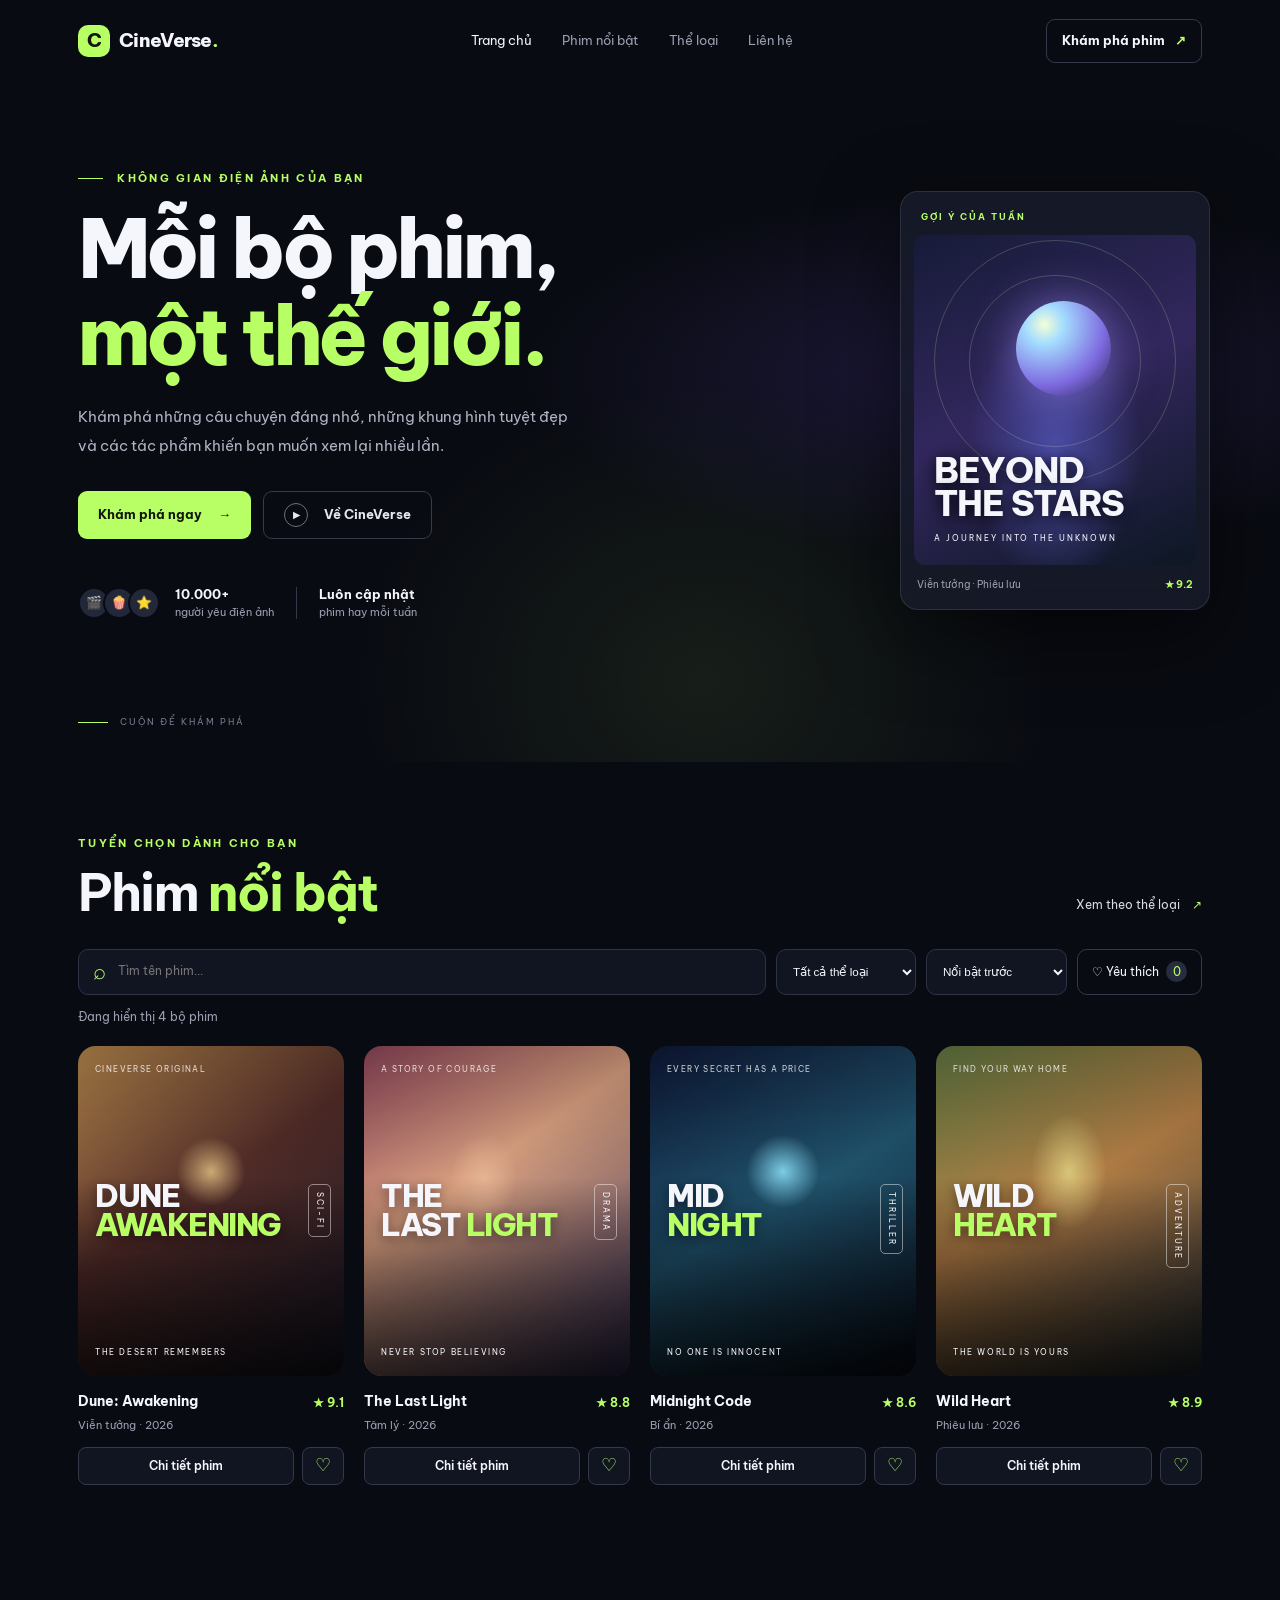
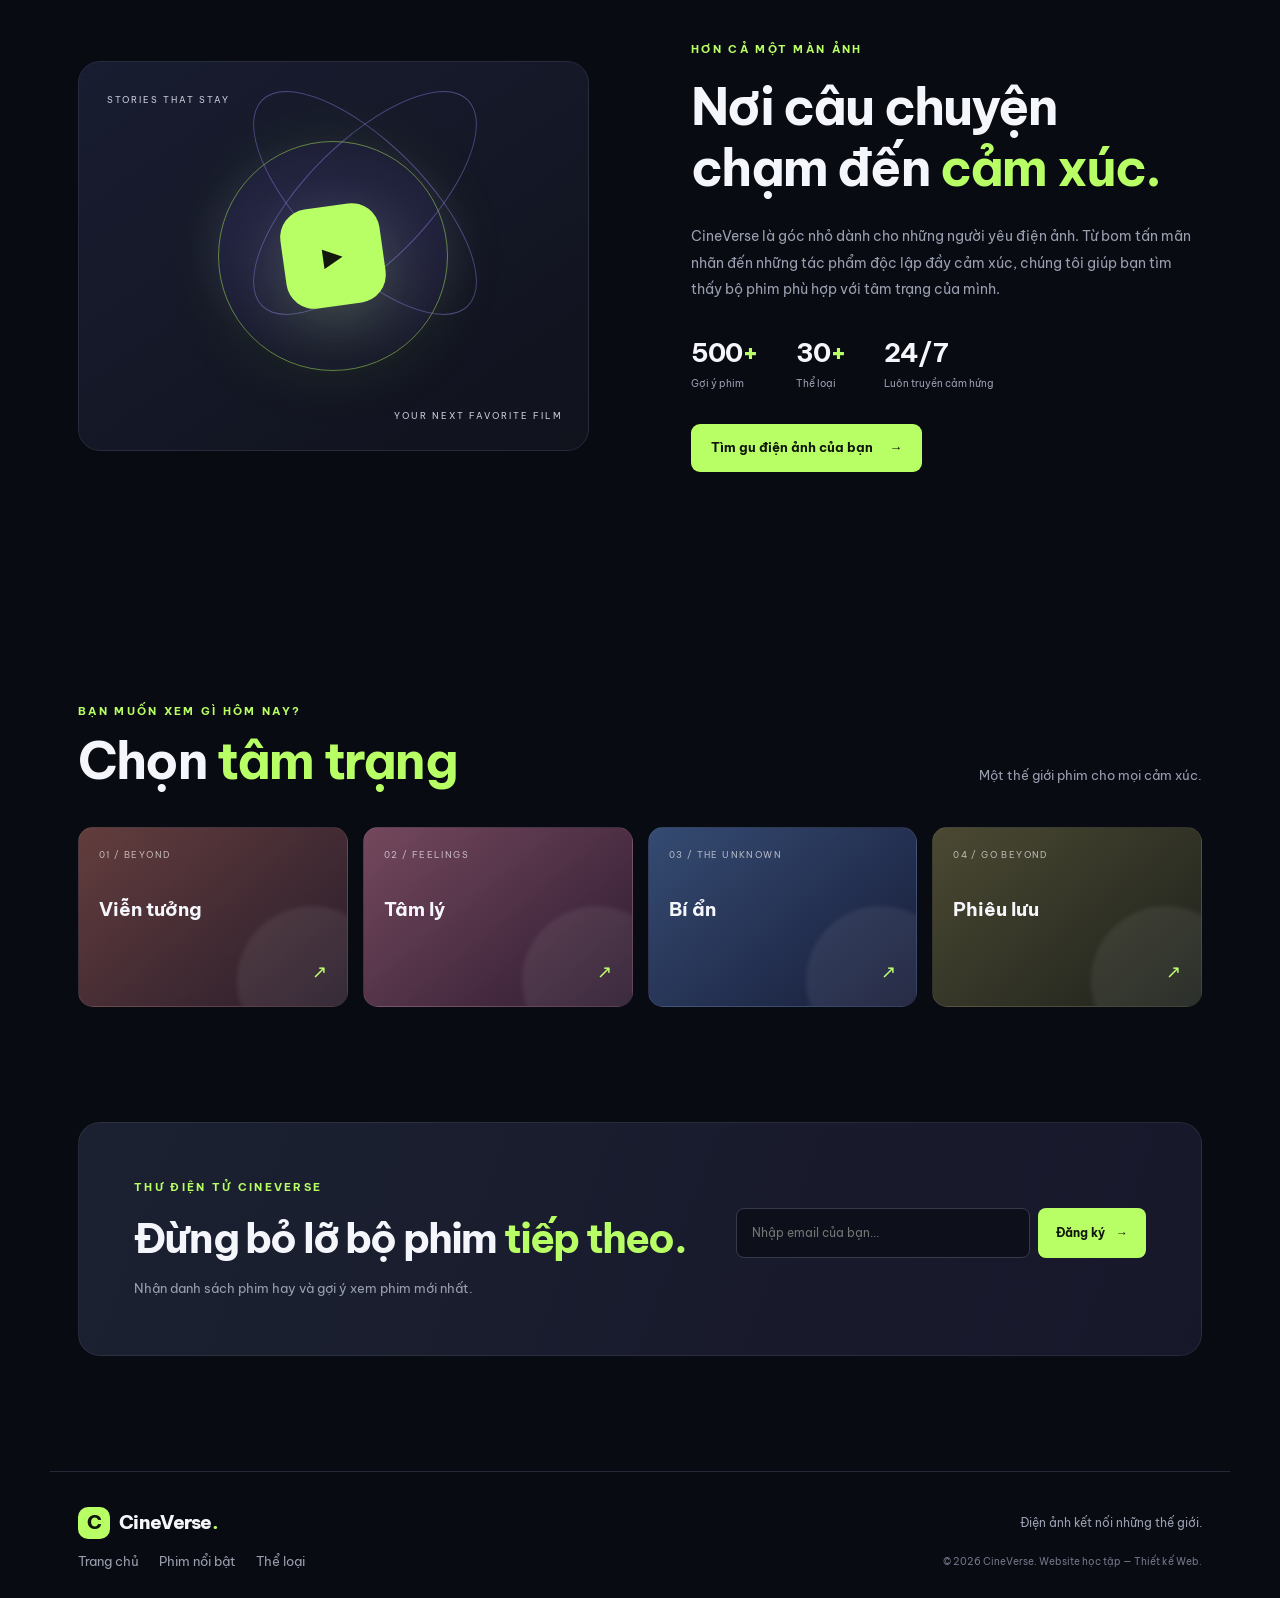
==== Trần_Tiến_Đạt-125000955.html @ 5f489f80 "Add files via upload" ====
<!DOCTYPE html>
<html lang="vi">
<head>
  <meta charset="UTF-8">
  <meta name="viewport" content="width=device-width, initial-scale=1.0">
  <meta name="description" content="CineVerse - khám phá phim hay, trailer mới và lịch chiếu nổi bật.">
  <title>CineVerse — Thế giới điện ảnh</title>
  <link rel="preconnect" href="https://fonts.googleapis.com">
  <link rel="preconnect" href="https://fonts.gstatic.com" crossorigin>
  <link href="https://fonts.googleapis.com/css2?family=Be+Vietnam+Pro:wght@400;500;600;700;800&display=swap" rel="stylesheet">
  <link rel="stylesheet" href="https://cdnjs.cloudflare.com/ajax/libs/animate.css/4.1.1/animate.min.css">
  <link rel="stylesheet" href="https://unpkg.com/aos@2.3.1/dist/aos.css">
  <link rel="stylesheet" href="style.css">
</head>
<body>
  <header class="site-header">
    <a class="brand" href="#home" aria-label="CineVerse trang chủ"><span class="brand-mark">C</span> CineVerse<span class="brand-dot">.</span></a>
    <button class="menu-toggle" aria-label="Mở menu" aria-expanded="false">☰</button>
    <nav class="main-nav" aria-label="Điều hướng chính">
      <a class="active" href="#home">Trang chủ</a>
      <a href="#movies">Phim nổi bật</a>
      <a href="#genres">Thể loại</a>
      <a href="#newsletter">Liên hệ</a>
    </nav>
    <a class="header-cta" href="#movies">Khám phá phim <span>↗</span></a>
  </header>

  <main>
    <section class="hero" id="home">
      <div class="hero-backdrop"></div>
      <div class="hero-content">
        <p class="eyebrow animate__animated animate__fadeInUp"><span class="eyebrow-line"></span> KHÔNG GIAN ĐIỆN ẢNH CỦA BẠN</p>
        <h1 class="animate__animated animate__fadeInUp animate__delay-1s">Mỗi bộ phim,<br><span>một thế giới.</span></h1>
        <p class="hero-description animate__animated animate__fadeInUp animate__delay-1s">Khám phá những câu chuyện đáng nhớ, những khung hình tuyệt đẹp và các tác phẩm khiến bạn muốn xem lại nhiều lần.</p>
        <div class="hero-actions animate__animated animate__fadeInUp animate__delay-2s">
          <a class="button button-primary" href="#movies">Khám phá ngay <span>→</span></a>
          <a class="button button-ghost" href="#about"><span class="play-icon">▶</span> Về CineVerse</a>
        </div>
        <div class="hero-meta">
          <div class="avatar-stack"><span>🎬</span><span>🍿</span><span>⭐</span></div>
          <p><strong>10.000+</strong><br><small>người yêu điện ảnh</small></p>
          <span class="meta-divider"></span>
          <p><strong>Luôn cập nhật</strong><br><small>phim hay mỗi tuần</small></p>
        </div>
      </div>
      <div class="hero-feature" data-aos="fade-left" data-aos-delay="250">
        <span class="feature-label">GỢI Ý CỦA TUẦN</span>
        <div class="feature-art"><span class="feature-orb"></span><span class="feature-title">BEYOND<br>THE STARS</span><span class="feature-subtitle">A JOURNEY INTO THE UNKNOWN</span></div>
        <div class="feature-bottom"><span>Viễn tưởng · Phiêu lưu</span><span class="rating">★ 9.2</span></div>
      </div>
      <a class="scroll-cue" href="#movies"><span></span> CUỘN ĐỂ KHÁM PHÁ</a>
    </section>

    <section class="section movies-section" id="movies">
      <div class="section-heading" data-aos="fade-up">
        <div><p class="eyebrow">TUYỂN CHỌN DÀNH CHO BẠN</p><h2>Phim <span>nổi bật</span></h2></div>
        <a class="text-link" href="#genres">Xem theo thể loại <span>↗</span></a>
      </div>
      <div class="movie-tools" role="search" aria-label="Tìm và lọc phim">
        <label class="search-box"><span aria-hidden="true">⌕</span><span class="sr-only">Tìm phim</span><input id="movie-search" type="search" placeholder="Tìm tên phim..." autocomplete="off"></label>
        <label class="filter-label"><span class="sr-only">Lọc thể loại</span><select id="genre-filter"><option value="all">Tất cả thể loại</option><option value="scifi">Viễn tưởng</option><option value="drama">Tâm lý</option><option value="mystery">Bí ẩn</option><option value="adventure">Phiêu lưu</option></select></label>
        <label class="filter-label"><span class="sr-only">Sắp xếp phim</span><select id="sort-movies"><option value="featured">Nổi bật trước</option><option value="rating-desc">Điểm cao nhất</option><option value="title-asc">Tên A–Z</option></select></label>
        <button class="favorites-toggle" id="favorites-toggle" type="button" aria-pressed="false">♡ Yêu thích <span id="favorites-count">0</span></button>
      </div>
      <p class="results-status" id="results-status" aria-live="polite">Đang hiển thị 4 bộ phim</p>
      <div class="movie-grid">
        <article class="movie-card" data-aos="fade-up" data-title="Dune: Awakening" data-genre="scifi" data-rating="9.1" data-year="2026" data-description="Một hành trình sinh tồn giữa sa mạc khắc nghiệt, nơi lòng can đảm và số phận giao nhau.">
          <div class="poster poster-one"><span class="poster-kicker">CINEVERSE ORIGINAL</span><span class="poster-big">DUNE<br><i>AWAKENING</i></span><span class="poster-bottom">THE DESERT REMEMBERS</span><span class="poster-badge">SCI-FI</span></div>
          <div class="movie-info"><div><h3>Dune: Awakening</h3><p>Viễn tưởng · 2026</p></div><span class="movie-rating">★ 9.1</span></div><div class="movie-actions"><button class="details-button" type="button">Chi tiết phim</button><button class="favorite-button" type="button" aria-label="Thêm Dune: Awakening vào yêu thích" aria-pressed="false">♡</button></div>
        </article>
        <article class="movie-card" data-aos="fade-up" data-aos-delay="100" data-title="The Last Light" data-genre="drama" data-rating="8.8" data-year="2026" data-description="Câu chuyện cảm động về hy vọng, gia đình và những lựa chọn thay đổi cuộc đời.">
          <div class="poster poster-two"><span class="poster-kicker">A STORY OF COURAGE</span><span class="poster-big">THE<br>LAST <i>LIGHT</i></span><span class="poster-bottom">NEVER STOP BELIEVING</span><span class="poster-badge">DRAMA</span></div>
          <div class="movie-info"><div><h3>The Last Light</h3><p>Tâm lý · 2026</p></div><span class="movie-rating">★ 8.8</span></div><div class="movie-actions"><button class="details-button" type="button">Chi tiết phim</button><button class="favorite-button" type="button" aria-label="Thêm The Last Light vào yêu thích" aria-pressed="false">♡</button></div>
        </article>
        <article class="movie-card" data-aos="fade-up" data-aos-delay="200" data-title="Midnight Code" data-genre="mystery" data-rating="8.6" data-year="2026" data-description="Một mật mã bí ẩn mở ra chuỗi sự kiện khiến mọi người đều trở thành nghi phạm.">
          <div class="poster poster-three"><span class="poster-kicker">EVERY SECRET HAS A PRICE</span><span class="poster-big">MID<br><i>NIGHT</i></span><span class="poster-bottom">NO ONE IS INNOCENT</span><span class="poster-badge">THRILLER</span></div>
          <div class="movie-info"><div><h3>Midnight Code</h3><p>Bí ẩn · 2026</p></div><span class="movie-rating">★ 8.6</span></div><div class="movie-actions"><button class="details-button" type="button">Chi tiết phim</button><button class="favorite-button" type="button" aria-label="Thêm Midnight Code vào yêu thích" aria-pressed="false">♡</button></div>
        </article>
        <article class="movie-card" data-aos="fade-up" data-aos-delay="300" data-title="Wild Heart" data-genre="adventure" data-rating="8.9" data-year="2026" data-description="Cuộc phiêu lưu vượt giới hạn để tìm đường trở về và khám phá chính mình.">
          <div class="poster poster-four"><span class="poster-kicker">FIND YOUR WAY HOME</span><span class="poster-big">WILD<br><i>HEART</i></span><span class="poster-bottom">THE WORLD IS YOURS</span><span class="poster-badge">ADVENTURE</span></div>
          <div class="movie-info"><div><h3>Wild Heart</h3><p>Phiêu lưu · 2026</p></div><span class="movie-rating">★ 8.9</span></div><div class="movie-actions"><button class="details-button" type="button">Chi tiết phim</button><button class="favorite-button" type="button" aria-label="Thêm Wild Heart vào yêu thích" aria-pressed="false">♡</button></div>
        </article>
      </div>
    </section>

    <section class="about-section" id="about">
      <div class="about-art" data-aos="zoom-in"><div class="about-ring"></div><div class="clapper">▶</div><span class="floating-note note-top">STORIES THAT STAY</span><span class="floating-note note-bottom">YOUR NEXT FAVORITE FILM</span></div>
      <div class="about-copy" data-aos="fade-left"><p class="eyebrow">HƠN CẢ MỘT MÀN ẢNH</p><h2>Nơi câu chuyện<br>chạm đến <span>cảm xúc.</span></h2><p>CineVerse là góc nhỏ dành cho những người yêu điện ảnh. Từ bom tấn mãn nhãn đến những tác phẩm độc lập đầy cảm xúc, chúng tôi giúp bạn tìm thấy bộ phim phù hợp với tâm trạng của mình.</p><div class="stats-row"><div><strong>500<span>+</span></strong><small>Gợi ý phim</small></div><div><strong>30<span>+</span></strong><small>Thể loại</small></div><div><strong>24/7</strong><small>Luôn truyền cảm hứng</small></div></div><a class="button button-primary" href="#genres">Tìm gu điện ảnh của bạn <span>→</span></a></div>
    </section>

    <section class="genres-section section" id="genres">
      <div class="section-heading" data-aos="fade-up"><div><p class="eyebrow">BẠN MUỐN XEM GÌ HÔM NAY?</p><h2>Chọn <span>tâm trạng</span></h2></div><p class="section-note">Một thế giới phim cho mọi cảm xúc.</p></div>
      <div class="genre-grid">
        <a class="genre-card genre-action" href="#movies" data-filter-genre="scifi" data-aos="fade-up"><span>01 / BEYOND</span><strong>Viễn tưởng</strong><span class="genre-arrow">↗</span></a>
        <a class="genre-card genre-romance" href="#movies" data-filter-genre="drama" data-aos="fade-up" data-aos-delay="80"><span>02 / FEELINGS</span><strong>Tâm lý</strong><span class="genre-arrow">↗</span></a>
        <a class="genre-card genre-scifi" href="#movies" data-filter-genre="mystery" data-aos="fade-up" data-aos-delay="160"><span>03 / THE UNKNOWN</span><strong>Bí ẩn</strong><span class="genre-arrow">↗</span></a>
        <a class="genre-card genre-horror" href="#movies" data-filter-genre="adventure" data-aos="fade-up" data-aos-delay="240"><span>04 / GO BEYOND</span><strong>Phiêu lưu</strong><span class="genre-arrow">↗</span></a>
      </div>
    </section>

    <section class="newsletter-section" id="newsletter" data-aos="fade-up">
      <div><p class="eyebrow">THƯ ĐIỆN TỬ CINEVERSE</p><h2>Đừng bỏ lỡ bộ phim <span>tiếp theo.</span></h2><p>Nhận danh sách phim hay và gợi ý xem phim mới nhất.</p></div>
      <form class="newsletter-form" id="newsletter-form"><label class="sr-only" for="email">Email của bạn</label><input id="email" type="email" placeholder="Nhập email của bạn..." required><button type="submit">Đăng ký <span>→</span></button><p class="form-message" id="form-message" aria-live="polite"></p></form>
    </section>
  </main>

  <dialog class="movie-dialog" id="movie-dialog" aria-labelledby="dialog-title">
    <button class="dialog-close" id="dialog-close" type="button" aria-label="Đóng chi tiết">×</button>
    <p class="eyebrow">HỒ SƠ ĐIỆN ẢNH</p>
    <h2 id="dialog-title">Tên phim</h2>
    <p class="dialog-meta" id="dialog-meta"></p>
    <p id="dialog-description"></p>
    <button class="button button-primary" id="dialog-favorite" type="button">♡ Thêm vào yêu thích</button>
    <p class="dialog-note">Thông tin phim là nội dung minh họa cho bài tập thiết kế web.</p>
  </dialog>

  <button class="back-to-top" id="back-to-top" type="button" aria-label="Về đầu trang">↑</button>
  <footer class="site-footer">
    <a class="brand" href="#home"><span class="brand-mark">C</span> CineVerse<span class="brand-dot">.</span></a>
    <p>Điện ảnh kết nối những thế giới.</p>
    <nav aria-label="Liên kết cuối trang"><a href="#home">Trang chủ</a><a href="#movies">Phim nổi bật</a><a href="#genres">Thể loại</a></nav>
    <small>© 2026 CineVerse. Website học tập — Thiết kế Web.</small>
  </footer>
  <script src="https://unpkg.com/aos@2.3.1/dist/aos.js"></script>
  <script src="script.js"></script>
</body>
</html>
---- style.css ----
:root {
  --color-bg: #090b12;
  --color-surface: #111521;
  --color-surface-light: #191e2d;
  --color-primary: #b8ff65;
  --color-secondary: #9d8cff;
  --color-text: #f5f6fb;
  --color-muted: #9a9fb0;
  --font-main: "Be Vietnam Pro", sans-serif;
  --space-section: clamp(4.5rem, 9vw, 8rem);
  --radius-card: 18px;
  --content-width: 1180px;
}
* { box-sizing: border-box; }
html { scroll-behavior: smooth; scroll-padding-top: 90px; }
body { margin: 0; background: var(--color-bg); color: var(--color-text); font-family: var(--font-main); line-height: 1.65; }
a { color: inherit; text-decoration: none; }
button, input { font: inherit; }
button, a { -webkit-tap-highlight-color: transparent; }
a:focus-visible, button:focus-visible, input:focus-visible { outline: 2px solid var(--color-primary); outline-offset: 4px; }
.site-header { height: 82px; max-width: var(--content-width); margin: auto; padding: 0 28px; display: flex; align-items: center; justify-content: space-between; position: relative; z-index: 10; }
.brand { display: inline-flex; align-items: center; gap: 9px; font-weight: 800; font-size: 1.18rem; letter-spacing: -.7px; }
.brand-mark { display: grid; place-items: center; width: 32px; height: 32px; border-radius: 10px; background: var(--color-primary); color: #10140a; font-weight: 800; }
.brand-dot { color: var(--color-primary); margin-left: -9px; }
.main-nav { display: flex; align-items: center; gap: 30px; }
.main-nav a, .site-footer nav a { color: var(--color-muted); font-size: .83rem; transition: color .2s ease; }
.main-nav a:hover, .main-nav a:focus-visible, .main-nav a.active { color: var(--color-text); }
.header-cta { font-size: .8rem; font-weight: 700; padding: 10px 15px; border: 1px solid #34394a; border-radius: 9px; transition: background .2s, color .2s; }
.header-cta span { color: var(--color-primary); margin-left: 7px; }
.header-cta:hover { background: var(--color-primary); color: #111; }
.header-cta:hover span { color: #111; }
.menu-toggle { display: none; color: var(--color-text); background: transparent; border: 0; font-size: 1.5rem; }
.hero { position: relative; min-height: 680px; overflow: hidden; display: flex; align-items: center; padding: 45px max(28px, calc((100vw - var(--content-width))/2 + 28px)) 100px; }
.hero-backdrop { position: absolute; inset: 0; background: radial-gradient(ellipse at 77% 43%, rgba(96,72,191,.23), transparent 33%), radial-gradient(ellipse at 55% 88%, rgba(184,255,101,.08), transparent 35%), linear-gradient(90deg, #090b12 0%, rgba(9,11,18,.97) 40%, rgba(9,11,18,.4) 100%); pointer-events: none; }
.hero-content { position: relative; z-index: 2; width: 57%; max-width: 660px; }
.eyebrow { color: var(--color-primary); font-size: .69rem; font-weight: 700; letter-spacing: 2.3px; margin: 0 0 18px; }
.eyebrow-line { display: inline-block; width: 25px; height: 1px; background: var(--color-primary); vertical-align: middle; margin-right: 9px; }
h1, h2, h3, p { margin-top: 0; }
h1 { font-size: clamp(3rem, 6.3vw, 5.5rem); line-height: 1.08; letter-spacing: -4px; margin-bottom: 24px; font-weight: 800; }
h1 span, h2 span { color: var(--color-primary); }
.hero-description { color: #b0b4c3; max-width: 510px; font-size: .95rem; line-height: 1.9; }
.hero-actions { display: flex; flex-wrap: wrap; gap: 12px; margin-top: 30px; }
.button { display: inline-flex; align-items: center; justify-content: center; gap: 16px; min-height: 48px; padding: 0 20px; border-radius: 9px; font-size: .82rem; font-weight: 700; transition: transform .2s ease, background .2s ease, border-color .2s ease; }
.button:hover { transform: translateY(-3px); }
.button-primary { background: var(--color-primary); color: #11150d; }
.button-primary:hover { background: #d0ff9d; }
.button-ghost { border: 1px solid #373b4a; color: #e7e8ee; }
.button-ghost:hover { border-color: var(--color-primary); }
.play-icon { display: grid; place-items: center; width: 24px; height: 24px; border: 1px solid #6c7180; border-radius: 50%; font-size: .55rem; }
.hero-meta { display: flex; align-items: center; gap: 15px; margin-top: 46px; }
.avatar-stack { display: flex; }
.avatar-stack span { width: 32px; height: 32px; display: grid; place-items: center; border-radius: 50%; background: #22283a; border: 2px solid var(--color-bg); margin-left: -7px; font-size: .8rem; }
.avatar-stack span:first-child { margin-left: 0; }
.hero-meta p { font-size: .75rem; line-height: 1.4; margin: 0; }
.hero-meta strong { font-size: .82rem; }
.hero-meta small { color: var(--color-muted); font-size: .67rem; }
.meta-divider { height: 32px; width: 1px; background: #343747; margin: 0 7px; }
.hero-feature { position: absolute; right: max(28px, calc((100vw - var(--content-width))/2 + 20px)); top: 16%; width: min(310px, 29vw); transform: rotate(2deg); z-index: 1; padding: 13px; background: rgba(25,29,44,.78); border: 1px solid rgba(255,255,255,.1); border-radius: 18px; box-shadow: 0 25px 80px #0008; backdrop-filter: blur(15px); }
.feature-label { display: block; font-size: .58rem; letter-spacing: 2px; color: var(--color-primary); padding: 4px 7px 11px; font-weight: 700; }
.feature-art { min-height: 330px; position: relative; overflow: hidden; border-radius: 11px; background: radial-gradient(circle at 50% 38%, #b8ff6570 0, transparent 14%), radial-gradient(ellipse at 50% 65%, #4b4da6 0, transparent 44%), linear-gradient(155deg,#161b38,#32275d 48%,#0d1723); display: flex; flex-direction: column; justify-content: flex-end; padding: 20px; }
.feature-art:before, .feature-art:after { content: ""; position: absolute; border: 1px solid #d7ffb633; border-radius: 50%; width: 240px; height: 240px; left: 50%; top: 38%; transform: translate(-50%,-50%); }
.feature-art:after { width: 170px; height: 170px; }
.feature-orb { position: absolute; width: 95px; height: 95px; top: 20%; left: 36%; border-radius: 50%; background: radial-gradient(circle at 30% 25%, #f3ffd7, #a4dcff 20%, #7e6ae0 62%, #25224e); box-shadow: 0 0 45px #9d8cff99; }
.feature-title { position: relative; font-size: 2.2rem; line-height: .95; letter-spacing: -1px; font-weight: 800; text-shadow: 0 3px 15px #000; }
.feature-subtitle { position: relative; font-size: .48rem; letter-spacing: 2px; margin-top: 12px; }
.feature-bottom { display: flex; justify-content: space-between; padding: 12px 3px 2px; color: var(--color-muted); font-size: .63rem; }
.rating, .movie-rating { color: var(--color-primary); font-weight: 700; }
.scroll-cue { position: absolute; bottom: 32px; left: max(28px, calc((100vw - var(--content-width))/2 + 28px)); display: flex; align-items: center; gap: 12px; color: #777d8e; font-size: .59rem; letter-spacing: 2px; }
.scroll-cue span { display: inline-block; width: 30px; height: 1px; background: var(--color-primary); }
.section { max-width: var(--content-width); margin: auto; padding: var(--space-section) 28px; }
.movies-section { padding-top: 72px; }
.section-heading { display: flex; align-items: end; justify-content: space-between; gap: 25px; margin-bottom: 35px; }
.section-heading .eyebrow { margin-bottom: 10px; }
h2 { font-size: clamp(2rem, 4vw, 3.25rem); line-height: 1.2; letter-spacing: -1.8px; margin-bottom: 0; }
.text-link { color: #d8dbe5; font-size: .78rem; padding-bottom: 8px; }
.text-link span { color: var(--color-primary); margin-left: 9px; }
.movie-grid { display: grid; grid-template-columns: repeat(4, minmax(0,1fr)); gap: 20px; }
.movie-card { min-width: 0; }
.poster { min-height: 330px; border-radius: var(--radius-card); position: relative; overflow: hidden; padding: 17px; display: flex; flex-direction: column; justify-content: space-between; isolation: isolate; transition: transform .3s ease, box-shadow .3s ease; }
.movie-card:hover .poster { transform: translateY(-7px); box-shadow: 0 18px 35px #0007; }
.poster:before { content: ""; position: absolute; inset: 0; z-index: -1; opacity: .9; }
.poster:after { content: ""; position: absolute; inset: 0; z-index: -1; background: linear-gradient(180deg,#0003,transparent 40%,#000b); }
.poster-one:before { background: radial-gradient(circle at 50% 38%, #e4bd80, transparent 14%), linear-gradient(145deg,#d09a56,#5b302c 45%,#151725); }
.poster-two:before { background: radial-gradient(ellipse at 45% 40%, #ffc5a1, transparent 16%), linear-gradient(145deg,#a04e64,#f1b18d 40%,#322c56); }
.poster-three:before { background: radial-gradient(circle at 50% 38%, #8ce3ff, transparent 15%), linear-gradient(150deg,#101b3d,#245b77 48%,#080d19); }
.poster-four:before { background: radial-gradient(ellipse at 50% 38%, #f1db86, transparent 20%), linear-gradient(150deg,#6d8747,#c58a4c 45%,#1c2831); }
.poster-kicker { font-size: .48rem; letter-spacing: 1.4px; color: #ffffffc9; }
.poster-big { font-size: clamp(1.5rem,2.4vw,2.3rem); line-height: .93; letter-spacing: -1.5px; font-weight: 800; text-shadow: 0 3px 12px #0007; }
.poster-big i { font-style: normal; color: var(--color-primary); }
.poster-bottom { font-size: .47rem; letter-spacing: 1.6px; }
.poster-badge { position: absolute; top: 42%; right: 13px; writing-mode: vertical-rl; font-size: .5rem; letter-spacing: 2px; border: 1px solid #ffffff75; padding: 7px 4px; border-radius: 5px; }
.movie-info { display: flex; align-items: center; justify-content: space-between; gap: 8px; padding-top: 14px; }
.movie-info h3 { font-size: .9rem; margin-bottom: 3px; }
.movie-info p { font-size: .69rem; color: var(--color-muted); margin-bottom: 0; }
.movie-rating { font-size: .72rem; white-space: nowrap; align-self: flex-start; padding-top: 3px; }
.about-section { display: grid; grid-template-columns: 1fr 1fr; gap: clamp(40px, 8vw, 110px); align-items: center; max-width: var(--content-width); padding: 40px 28px var(--space-section); margin: auto; }
.about-art { min-height: 390px; border-radius: 22px; background: radial-gradient(ellipse at 50% 48%,#8f7af144,transparent 40%), linear-gradient(145deg,#191d31,#10121c); border: 1px solid #272b3c; position: relative; display: grid; place-items: center; overflow: hidden; }
.about-ring { width: 230px; height: 230px; border: 1px solid #b8ff6577; border-radius: 50%; box-shadow: 0 0 70px #b8ff6515, inset 0 0 70px #9d8cff15; }
.about-ring:before, .about-ring:after { content: ""; position: absolute; width: 290px; height: 120px; border: 1px solid #9d8cff66; border-radius: 50%; transform: rotate(45deg); }
.about-ring:after { transform: rotate(-45deg); }
.clapper { position: absolute; display: grid; place-items: center; width: 100px; height: 100px; background: var(--color-primary); color: #12170d; border-radius: 28px; font-size: 1.6rem; box-shadow: 0 20px 60px #b8ff6530; transform: rotate(-8deg); }
.floating-note { position: absolute; font-size: .57rem; letter-spacing: 2px; color: #c8ccda; }
.note-top { top: 30px; left: 28px; }
.note-bottom { right: 25px; bottom: 27px; }
.about-copy > p:not(.eyebrow) { color: var(--color-muted); font-size: .88rem; line-height: 1.9; margin: 24px 0; }
.stats-row { display: flex; gap: clamp(18px,3vw,38px); margin: 28px 0 32px; }
.stats-row div { display: flex; flex-direction: column; }
.stats-row strong { font-size: 1.65rem; letter-spacing: -1px; }
.stats-row strong span { color: var(--color-primary); }
.stats-row small { color: var(--color-muted); font-size: .65rem; }
.section-note { color: var(--color-muted); font-size: .8rem; margin-bottom: 6px; }
.genre-grid { display: grid; grid-template-columns: repeat(4,1fr); gap: 15px; }
.genre-card { min-height: 180px; padding: 20px; border-radius: 15px; display: flex; flex-direction: column; justify-content: space-between; position: relative; overflow: hidden; border: 1px solid #ffffff12; transition: transform .25s ease, border-color .25s ease; }
.genre-card:hover { transform: translateY(-5px); border-color: #b8ff6577; }
.genre-card:before { content: ""; position: absolute; width: 150px; height: 150px; border-radius: 50%; right: -40px; bottom: -50px; background: #ffffff12; filter: blur(2px); }
.genre-card > span:first-child { color: #ffffffa0; font-size: .54rem; letter-spacing: 1.4px; }
.genre-card strong { font-size: 1.2rem; position: relative; }
.genre-arrow { align-self: flex-end; font-size: 1.1rem; color: var(--color-primary); }
.genre-action { background: linear-gradient(140deg,#633d3d,#281c2b); }
.genre-romance { background: linear-gradient(140deg,#74485d,#2d1b30); }
.genre-scifi { background: linear-gradient(140deg,#354b72,#171c38); }
.genre-horror { background: linear-gradient(140deg,#4b4932,#1d211c); }
.newsletter-section { max-width: calc(var(--content-width) - 56px); margin: 0 auto var(--space-section); padding: clamp(28px,5vw,55px); border-radius: 22px; background: linear-gradient(110deg,#1b2131,#17172a); border: 1px solid #ffffff12; display: flex; justify-content: space-between; align-items: center; gap: 35px; }
.newsletter-section h2 { font-size: clamp(1.8rem,3.2vw,2.65rem); }
.newsletter-section > div > p:last-child { color: var(--color-muted); font-size: .8rem; margin: 15px 0 0; }
.newsletter-form { width: min(410px,100%); display: flex; flex-wrap: wrap; gap: 8px; }
.newsletter-form input { flex: 1; min-width: 160px; padding: 14px 15px; background: #0d101a; border: 1px solid #363b4c; border-radius: 8px; color: var(--color-text); font-size: .75rem; }
.newsletter-form button { padding: 0 18px; background: var(--color-primary); color: #10150b; border: 0; border-radius: 8px; font-weight: 700; font-size: .75rem; cursor: pointer; transition: background .2s; }
.newsletter-form button:hover { background: #d0ff9d; }
.newsletter-form button span { margin-left: 8px; }
.form-message { flex-basis: 100%; color: var(--color-primary); font-size: .75rem; margin: 4px 0 0; }
.site-footer { border-top: 1px solid #252938; max-width: var(--content-width); padding: 35px 28px 25px; margin: auto; display: grid; grid-template-columns: 1fr 1fr; align-items: center; gap: 12px; }
.site-footer > p { color: var(--color-muted); font-size: .75rem; margin: 0; text-align: right; }
.site-footer nav { display: flex; gap: 20px; }
.site-footer small { text-align: right; color: #727789; font-size: .65rem; }
.sr-only { position: absolute; width: 1px; height: 1px; padding: 0; margin: -1px; overflow: hidden; clip: rect(0,0,0,0); white-space: nowrap; border: 0; }
@media (max-width: 900px) {
  .main-nav { gap: 16px; }
  .hero { min-height: 630px; }
  .hero-content { width: 65%; }
  .hero-feature { width: 245px; right: 25px; top: 22%; }
  .feature-art { min-height: 270px; }
  .movie-grid { grid-template-columns: repeat(2,minmax(0,1fr)); gap: 28px 18px; }
  .poster { min-height: 380px; }
  .poster-big { font-size: 2.5rem; }
  .newsletter-section { margin-left: 28px; margin-right: 28px; }
}
@media (max-width: 650px) {
  .site-header { height: 72px; padding: 0 20px; }
  .menu-toggle { display: block; order: 3; }
  .header-cta { display: none; }
  .main-nav { display: none; position: absolute; top: 65px; left: 15px; right: 15px; padding: 18px; border: 1px solid #2b3041; background: #111521f5; border-radius: 12px; flex-direction: column; align-items: stretch; gap: 14px; }
  .main-nav.is-open { display: flex; }
  .main-nav a { padding: 5px; }
  .hero { min-height: auto; padding: 70px 22px 90px; }
  .hero-backdrop { background: radial-gradient(ellipse at 90% 15%,#5b4a9b40,transparent 35%), linear-gradient(180deg,#090b12,#0d101a); }
  .hero-content { width: 100%; }
  h1 { font-size: clamp(3rem,13vw,4.5rem); letter-spacing: -2.5px; }
  .hero-description { font-size: .86rem; }
  .hero-feature { display: none; }
  .hero-meta { margin-top: 34px; gap: 10px; }
  .scroll-cue { left: 22px; bottom: 28px; }
  .section { padding: 70px 22px; }
  .movies-section { padding-top: 45px; }
  .section-heading { align-items: flex-start; flex-direction: column; gap: 15px; }
  .movie-grid { gap: 24px 12px; }
  .poster { min-height: 255px; padding: 12px; border-radius: 13px; }
  .poster-big { font-size: clamp(1.35rem,6vw,2rem); }
  .poster-kicker, .poster-bottom { font-size: .4rem; }
  .movie-info { align-items: flex-start; flex-direction: column; gap: 4px; padding-top: 10px; }
  .movie-info h3 { font-size: .8rem; }
  .movie-info p { font-size: .64rem; }
  .movie-rating { padding-top: 0; }
  .about-section { grid-template-columns: 1fr; padding: 20px 22px 70px; gap: 35px; }
  .about-art { min-height: 300px; }
  .about-ring { width: 180px; height: 180px; }
  .genre-grid { grid-template-columns: repeat(2,1fr); }
  .genre-card { min-height: 145px; padding: 15px; }
  .newsletter-section { margin: 0 22px 70px; flex-direction: column; align-items: flex-start; padding: 28px 22px; }
  .newsletter-form { width: 100%; }
  .newsletter-form button { min-height: 46px; }
  .site-footer { padding: 30px 22px 24px; grid-template-columns: 1fr; }
  .site-footer > p, .site-footer small { text-align: left; }
  .site-footer nav { flex-wrap: wrap; margin: 10px 0; }
}
@media (prefers-reduced-motion: reduce) {
  *, *::before, *::after { scroll-behavior: auto !important; animation-duration: .01ms !important; animation-iteration-count: 1 !important; transition-duration: .01ms !important; }
}

/* Công cụ khám phá phim */
.movie-tools { display: grid; grid-template-columns: minmax(180px, 1fr) auto auto auto; gap: 10px; align-items: center; margin: -10px 0 12px; }
.search-box { display: flex; align-items: center; gap: 10px; min-height: 46px; padding: 0 14px; background: var(--color-surface); border: 1px solid #2d3345; border-radius: 10px; color: var(--color-primary); }
.search-box > span:first-child { font-size: 1.4rem; line-height: 1; }
.search-box input { min-width: 0; width: 100%; color: var(--color-text); background: transparent; border: 0; outline: 0; font-size: .78rem; }
.search-box:focus-within { border-color: var(--color-primary); }
.filter-label select { min-height: 46px; max-width: 190px; padding: 0 30px 0 12px; background: var(--color-surface); border: 1px solid #2d3345; border-radius: 10px; color: var(--color-text); font-size: .73rem; }
.favorites-toggle { min-height: 46px; padding: 0 14px; border: 1px solid #34394a; border-radius: 10px; background: transparent; color: var(--color-text); font-size: .75rem; cursor: pointer; }
.favorites-toggle span { display: inline-grid; place-items: center; min-width: 21px; height: 21px; margin-left: 4px; border-radius: 50%; background: #272d3e; color: var(--color-primary); }
.favorites-toggle:hover, .favorites-toggle.is-active { border-color: var(--color-primary); color: var(--color-primary); }
.results-status { color: var(--color-muted); font-size: .72rem; margin: 0 0 20px; }
.movie-card[hidden] { display: none !important; }
.movie-actions { display: flex; gap: 8px; margin-top: 12px; }
.details-button, .favorite-button { min-height: 38px; border: 1px solid #34394a; border-radius: 8px; background: var(--color-surface); color: var(--color-text); cursor: pointer; transition: border-color .2s, color .2s, background .2s; }
.details-button { flex: 1; font-size: .72rem; font-weight: 600; }
.favorite-button { width: 42px; font-size: 1.15rem; color: var(--color-primary); }
.details-button:hover, .favorite-button:hover, .favorite-button[aria-pressed="true"] { border-color: var(--color-primary); background: #b8ff6510; color: var(--color-primary); }
.movie-dialog { width: min(520px, calc(100% - 32px)); padding: 36px; border: 1px solid #3b4156; border-radius: 20px; background: #111521; color: var(--color-text); box-shadow: 0 30px 100px #000b; }
.movie-dialog::backdrop { background: #03050bd9; backdrop-filter: blur(5px); }
.movie-dialog h2 { padding-right: 20px; margin-bottom: 12px; }
.movie-dialog > p:not(.eyebrow) { color: var(--color-muted); font-size: .86rem; line-height: 1.8; }
.movie-dialog .dialog-meta { color: var(--color-primary) !important; }
.dialog-close { position: absolute; top: 12px; right: 15px; width: 36px; height: 36px; border: 1px solid #34394a; border-radius: 50%; background: transparent; color: var(--color-text); font-size: 1.5rem; cursor: pointer; }
.dialog-note { margin: 18px 0 0; font-size: .68rem !important; }
.back-to-top { position: fixed; right: 22px; bottom: 22px; z-index: 20; width: 44px; height: 44px; border: 1px solid #b8ff6577; border-radius: 12px; background: #151a26ee; color: var(--color-primary); font-size: 1.3rem; cursor: pointer; opacity: 0; visibility: hidden; transform: translateY(8px); transition: opacity .2s, transform .2s, visibility .2s; }
.back-to-top.is-visible { opacity: 1; visibility: visible; transform: translateY(0); }
@media (max-width: 900px) { .movie-tools { grid-template-columns: minmax(0, 1fr) minmax(0, 1fr); } .search-box { grid-column: 1 / -1; } .filter-label select { width: 100%; max-width: none; } }
@media (max-width: 650px) { .movie-tools { grid-template-columns: 1fr 1fr; gap: 8px; } .search-box { grid-column: 1 / -1; } .favorites-toggle { grid-column: 1 / -1; } .movie-actions { margin-top: 9px; } .details-button, .favorite-button { min-height: 36px; } .movie-dialog { padding: 30px 22px 24px; } }
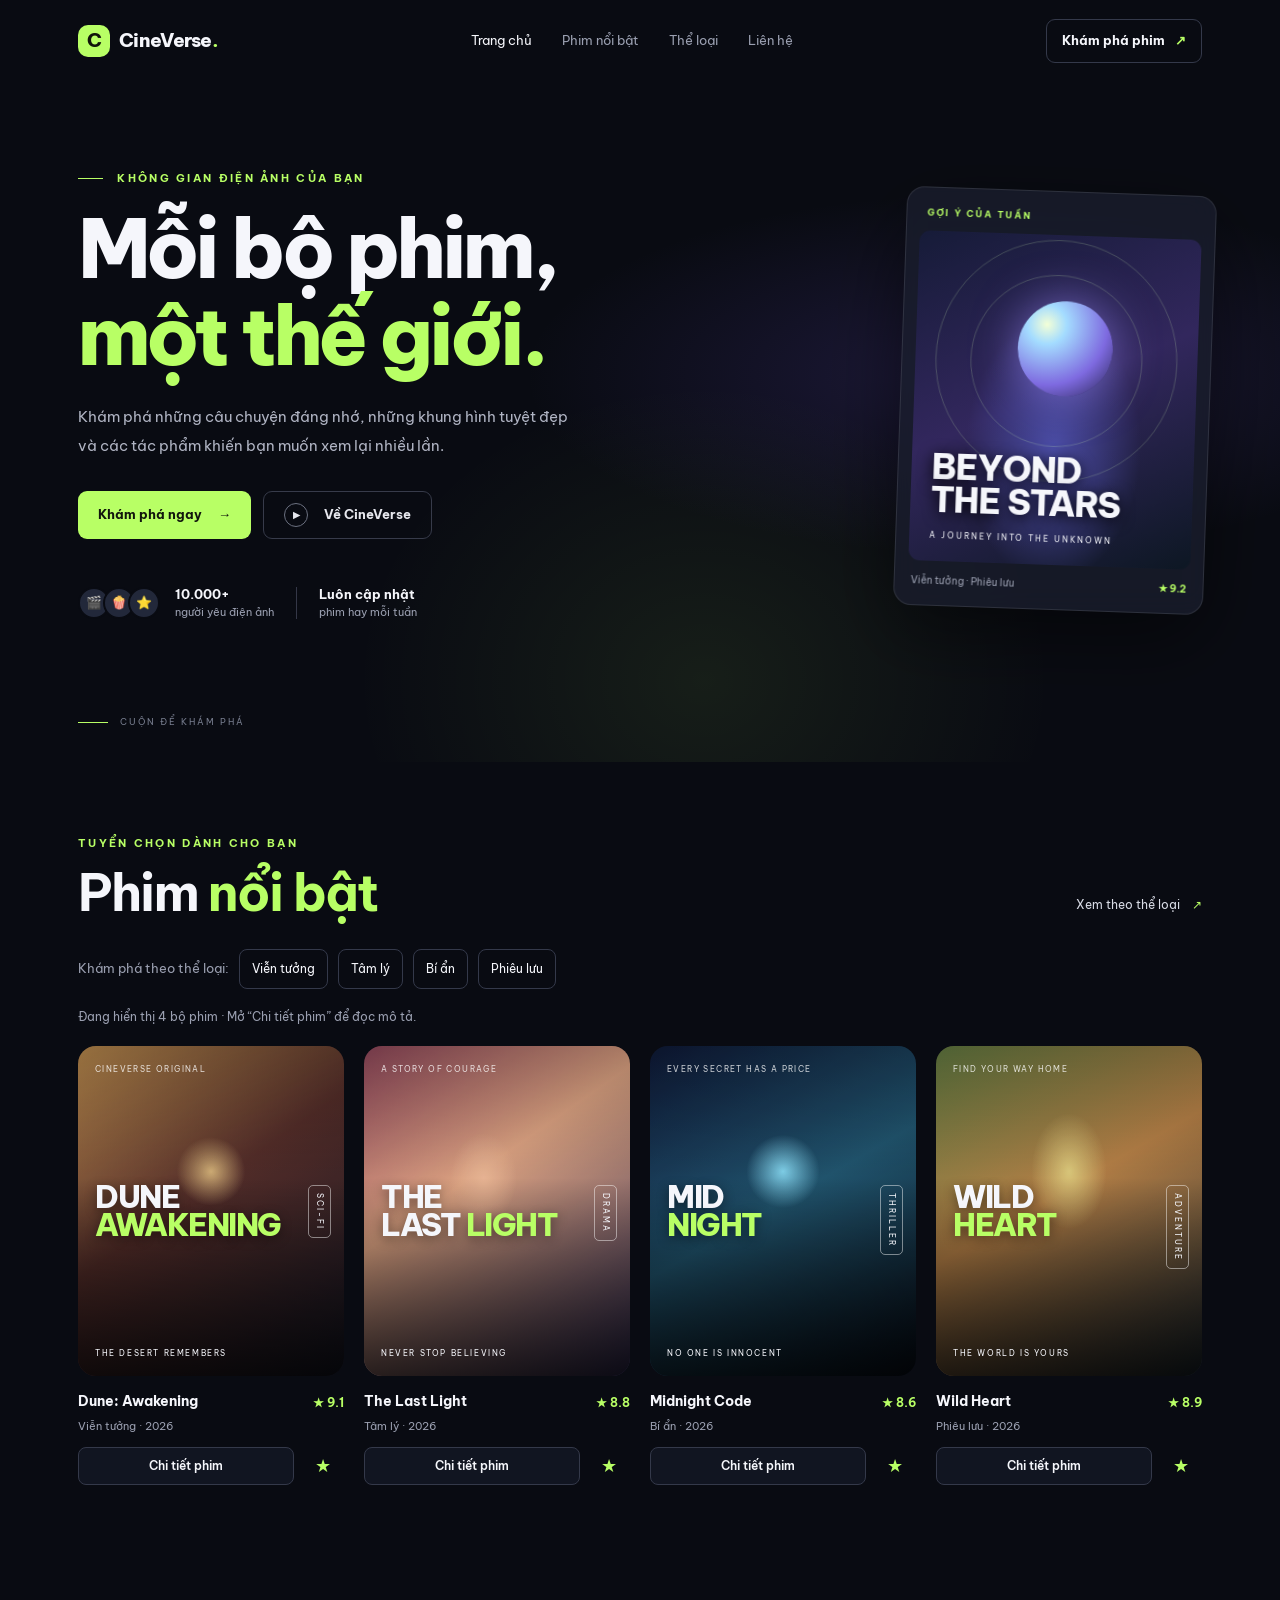
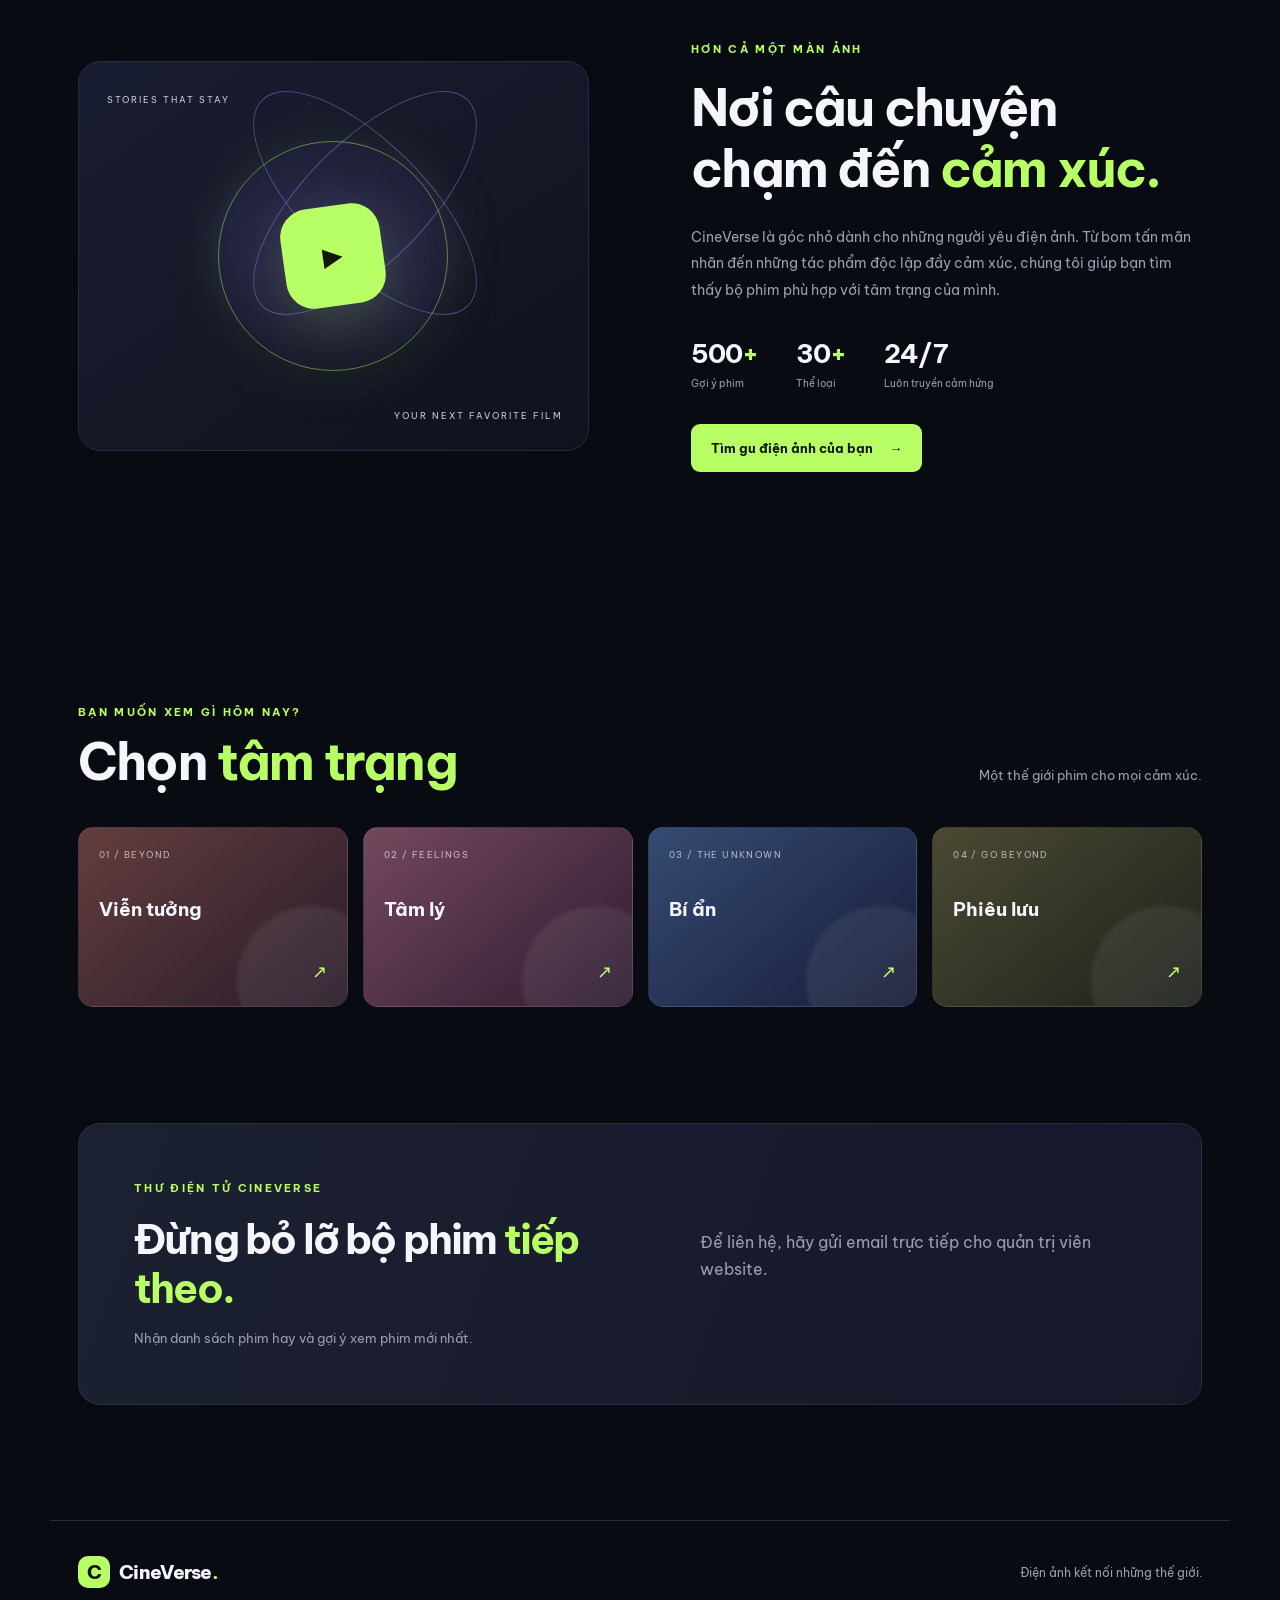
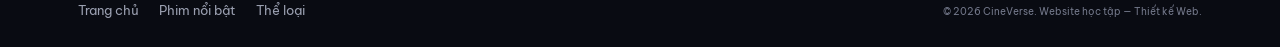
==== commit 47cc8462: "Add files via upload" ====
--- a/Trần_Tiến_Đạt-125000955.html
+++ b/Trần_Tiến_Đạt-125000955.html
@@ -9,13 +9,11 @@
   <link rel="preconnect" href="https://fonts.gstatic.com" crossorigin>
   <link href="https://fonts.googleapis.com/css2?family=Be+Vietnam+Pro:wght@400;500;600;700;800&display=swap" rel="stylesheet">
   <link rel="stylesheet" href="https://cdnjs.cloudflare.com/ajax/libs/animate.css/4.1.1/animate.min.css">
-  <link rel="stylesheet" href="https://unpkg.com/aos@2.3.1/dist/aos.css">
   <link rel="stylesheet" href="style.css">
 </head>
 <body>
   <header class="site-header">
     <a class="brand" href="#home" aria-label="CineVerse trang chủ"><span class="brand-mark">C</span> CineVerse<span class="brand-dot">.</span></a>
-    <button class="menu-toggle" aria-label="Mở menu" aria-expanded="false">☰</button>
     <nav class="main-nav" aria-label="Điều hướng chính">
       <a class="active" href="#home">Trang chủ</a>
       <a href="#movies">Phim nổi bật</a>
@@ -56,29 +54,27 @@
         <div><p class="eyebrow">TUYỂN CHỌN DÀNH CHO BẠN</p><h2>Phim <span>nổi bật</span></h2></div>
         <a class="text-link" href="#genres">Xem theo thể loại <span>↗</span></a>
       </div>
-      <div class="movie-tools" role="search" aria-label="Tìm và lọc phim">
-        <label class="search-box"><span aria-hidden="true">⌕</span><span class="sr-only">Tìm phim</span><input id="movie-search" type="search" placeholder="Tìm tên phim..." autocomplete="off"></label>
-        <label class="filter-label"><span class="sr-only">Lọc thể loại</span><select id="genre-filter"><option value="all">Tất cả thể loại</option><option value="scifi">Viễn tưởng</option><option value="drama">Tâm lý</option><option value="mystery">Bí ẩn</option><option value="adventure">Phiêu lưu</option></select></label>
-        <label class="filter-label"><span class="sr-only">Sắp xếp phim</span><select id="sort-movies"><option value="featured">Nổi bật trước</option><option value="rating-desc">Điểm cao nhất</option><option value="title-asc">Tên A–Z</option></select></label>
-        <button class="favorites-toggle" id="favorites-toggle" type="button" aria-pressed="false">♡ Yêu thích <span id="favorites-count">0</span></button>
+      <div class="movie-tools no-js-tools" aria-label="Chọn thể loại phim">
+        <span class="no-js-label">Khám phá theo thể loại:</span>
+        <a href="#genre-scifi">Viễn tưởng</a><a href="#genre-drama">Tâm lý</a><a href="#genre-mystery">Bí ẩn</a><a href="#genre-adventure">Phiêu lưu</a>
       </div>
-      <p class="results-status" id="results-status" aria-live="polite">Đang hiển thị 4 bộ phim</p>
+      <p class="results-status">Đang hiển thị 4 bộ phim · Mở “Chi tiết phim” để đọc mô tả.</p>
       <div class="movie-grid">
-        <article class="movie-card" data-aos="fade-up" data-title="Dune: Awakening" data-genre="scifi" data-rating="9.1" data-year="2026" data-description="Một hành trình sinh tồn giữa sa mạc khắc nghiệt, nơi lòng can đảm và số phận giao nhau.">
+        <article id="genre-scifi" class="movie-card" data-aos="fade-up" data-title="Dune: Awakening" data-genre="scifi" data-rating="9.1" data-year="2026" data-description="Một hành trình sinh tồn giữa sa mạc khắc nghiệt, nơi lòng can đảm và số phận giao nhau.">
           <div class="poster poster-one"><span class="poster-kicker">CINEVERSE ORIGINAL</span><span class="poster-big">DUNE<br><i>AWAKENING</i></span><span class="poster-bottom">THE DESERT REMEMBERS</span><span class="poster-badge">SCI-FI</span></div>
-          <div class="movie-info"><div><h3>Dune: Awakening</h3><p>Viễn tưởng · 2026</p></div><span class="movie-rating">★ 9.1</span></div><div class="movie-actions"><button class="details-button" type="button">Chi tiết phim</button><button class="favorite-button" type="button" aria-label="Thêm Dune: Awakening vào yêu thích" aria-pressed="false">♡</button></div>
+          <div class="movie-info"><div><h3>Dune: Awakening</h3><p>Viễn tưởng · 2026</p></div><span class="movie-rating">★ 9.1</span></div><div class="movie-actions"><details class="movie-details"><summary>Chi tiết phim</summary><p>Một hành trình sinh tồn giữa sa mạc khắc nghiệt, nơi lòng can đảm và số phận giao nhau.</p></details><span class="favorite-static" aria-label="Phim nổi bật">★</span></div>
         </article>
         <article class="movie-card" data-aos="fade-up" data-aos-delay="100" data-title="The Last Light" data-genre="drama" data-rating="8.8" data-year="2026" data-description="Câu chuyện cảm động về hy vọng, gia đình và những lựa chọn thay đổi cuộc đời.">
           <div class="poster poster-two"><span class="poster-kicker">A STORY OF COURAGE</span><span class="poster-big">THE<br>LAST <i>LIGHT</i></span><span class="poster-bottom">NEVER STOP BELIEVING</span><span class="poster-badge">DRAMA</span></div>
-          <div class="movie-info"><div><h3>The Last Light</h3><p>Tâm lý · 2026</p></div><span class="movie-rating">★ 8.8</span></div><div class="movie-actions"><button class="details-button" type="button">Chi tiết phim</button><button class="favorite-button" type="button" aria-label="Thêm The Last Light vào yêu thích" aria-pressed="false">♡</button></div>
+          <div class="movie-info"><div><h3>The Last Light</h3><p>Tâm lý · 2026</p></div><span class="movie-rating">★ 8.8</span></div><div class="movie-actions"><details class="movie-details"><summary>Chi tiết phim</summary><p>Câu chuyện cảm động về hy vọng, gia đình và những lựa chọn thay đổi cuộc đời.</p></details><span class="favorite-static" aria-label="Phim nổi bật">★</span></div>
         </article>
         <article class="movie-card" data-aos="fade-up" data-aos-delay="200" data-title="Midnight Code" data-genre="mystery" data-rating="8.6" data-year="2026" data-description="Một mật mã bí ẩn mở ra chuỗi sự kiện khiến mọi người đều trở thành nghi phạm.">
           <div class="poster poster-three"><span class="poster-kicker">EVERY SECRET HAS A PRICE</span><span class="poster-big">MID<br><i>NIGHT</i></span><span class="poster-bottom">NO ONE IS INNOCENT</span><span class="poster-badge">THRILLER</span></div>
-          <div class="movie-info"><div><h3>Midnight Code</h3><p>Bí ẩn · 2026</p></div><span class="movie-rating">★ 8.6</span></div><div class="movie-actions"><button class="details-button" type="button">Chi tiết phim</button><button class="favorite-button" type="button" aria-label="Thêm Midnight Code vào yêu thích" aria-pressed="false">♡</button></div>
+          <div class="movie-info"><div><h3>Midnight Code</h3><p>Bí ẩn · 2026</p></div><span class="movie-rating">★ 8.6</span></div><div class="movie-actions"><details class="movie-details"><summary>Chi tiết phim</summary><p>Một mật mã bí ẩn mở ra chuỗi sự kiện khiến mọi người đều trở thành nghi phạm.</p></details><span class="favorite-static" aria-label="Phim nổi bật">★</span></div>
         </article>
         <article class="movie-card" data-aos="fade-up" data-aos-delay="300" data-title="Wild Heart" data-genre="adventure" data-rating="8.9" data-year="2026" data-description="Cuộc phiêu lưu vượt giới hạn để tìm đường trở về và khám phá chính mình.">
           <div class="poster poster-four"><span class="poster-kicker">FIND YOUR WAY HOME</span><span class="poster-big">WILD<br><i>HEART</i></span><span class="poster-bottom">THE WORLD IS YOURS</span><span class="poster-badge">ADVENTURE</span></div>
-          <div class="movie-info"><div><h3>Wild Heart</h3><p>Phiêu lưu · 2026</p></div><span class="movie-rating">★ 8.9</span></div><div class="movie-actions"><button class="details-button" type="button">Chi tiết phim</button><button class="favorite-button" type="button" aria-label="Thêm Wild Heart vào yêu thích" aria-pressed="false">♡</button></div>
+          <div class="movie-info"><div><h3>Wild Heart</h3><p>Phiêu lưu · 2026</p></div><span class="movie-rating">★ 8.9</span></div><div class="movie-actions"><details class="movie-details"><summary>Chi tiết phim</summary><p>Cuộc phiêu lưu vượt giới hạn để tìm đường trở về và khám phá chính mình.</p></details><span class="favorite-static" aria-label="Phim nổi bật">★</span></div>
         </article>
       </div>
     </section>
@@ -100,28 +96,16 @@
 
     <section class="newsletter-section" id="newsletter" data-aos="fade-up">
       <div><p class="eyebrow">THƯ ĐIỆN TỬ CINEVERSE</p><h2>Đừng bỏ lỡ bộ phim <span>tiếp theo.</span></h2><p>Nhận danh sách phim hay và gợi ý xem phim mới nhất.</p></div>
-      <form class="newsletter-form" id="newsletter-form"><label class="sr-only" for="email">Email của bạn</label><input id="email" type="email" placeholder="Nhập email của bạn..." required><button type="submit">Đăng ký <span>→</span></button><p class="form-message" id="form-message" aria-live="polite"></p></form>
+      <p class="newsletter-fallback">Để liên hệ, hãy gửi email trực tiếp cho quản trị viên website.</p>
     </section>
   </main>
 
-  <dialog class="movie-dialog" id="movie-dialog" aria-labelledby="dialog-title">
-    <button class="dialog-close" id="dialog-close" type="button" aria-label="Đóng chi tiết">×</button>
-    <p class="eyebrow">HỒ SƠ ĐIỆN ẢNH</p>
-    <h2 id="dialog-title">Tên phim</h2>
-    <p class="dialog-meta" id="dialog-meta"></p>
-    <p id="dialog-description"></p>
-    <button class="button button-primary" id="dialog-favorite" type="button">♡ Thêm vào yêu thích</button>
-    <p class="dialog-note">Thông tin phim là nội dung minh họa cho bài tập thiết kế web.</p>
-  </dialog>
 
-  <button class="back-to-top" id="back-to-top" type="button" aria-label="Về đầu trang">↑</button>
   <footer class="site-footer">
     <a class="brand" href="#home"><span class="brand-mark">C</span> CineVerse<span class="brand-dot">.</span></a>
     <p>Điện ảnh kết nối những thế giới.</p>
     <nav aria-label="Liên kết cuối trang"><a href="#home">Trang chủ</a><a href="#movies">Phim nổi bật</a><a href="#genres">Thể loại</a></nav>
     <small>© 2026 CineVerse. Website học tập — Thiết kế Web.</small>
   </footer>
-  <script src="https://unpkg.com/aos@2.3.1/dist/aos.js"></script>
-  <script src="script.js"></script>
 </body>
 </html>
--- a/style.css
+++ b/style.css
@@ -215,3 +215,19 @@
 .back-to-top.is-visible { opacity: 1; visibility: visible; transform: translateY(0); }
 @media (max-width: 900px) { .movie-tools { grid-template-columns: minmax(0, 1fr) minmax(0, 1fr); } .search-box { grid-column: 1 / -1; } .filter-label select { width: 100%; max-width: none; } }
 @media (max-width: 650px) { .movie-tools { grid-template-columns: 1fr 1fr; gap: 8px; } .search-box { grid-column: 1 / -1; } .favorites-toggle { grid-column: 1 / -1; } .movie-actions { margin-top: 9px; } .details-button, .favorite-button { min-height: 36px; } .movie-dialog { padding: 30px 22px 24px; } }
+
+
+/* Bản không JavaScript: các tương tác được hỗ trợ bằng HTML/CSS thuần */
+.no-js-tools { display:flex; flex-wrap:wrap; align-items:center; gap:10px; margin: -10px 0 18px; }
+.no-js-tools a { display:inline-block; padding:9px 12px; border:1px solid #34394a; border-radius:8px; color:var(--color-text); text-decoration:none; font-size:.78rem; }
+.no-js-tools a:hover { border-color:var(--color-primary); color:var(--color-primary); }
+.no-js-label { color:var(--color-muted); font-size:.8rem; }
+.movie-actions { align-items:flex-start; }
+.movie-details { flex:1; color:var(--color-text); font-size:.78rem; }
+.movie-details summary { list-style:none; min-height:38px; display:flex; align-items:center; justify-content:center; border:1px solid #34394a; border-radius:8px; background:var(--color-surface); cursor:pointer; font-weight:600; }
+.movie-details summary::-webkit-details-marker { display:none; }
+.movie-details[open] summary { border-color:var(--color-primary); color:var(--color-primary); }
+.movie-details p { line-height:1.7; color:var(--color-muted); padding:8px 2px; }
+.favorite-static { display:inline-flex; width:42px; min-height:38px; justify-content:center; align-items:center; color:var(--color-primary); font-size:1.15rem; }
+.newsletter-fallback { color:var(--color-muted); line-height:1.7; }
+@media (max-width:650px) { .no-js-tools { gap:6px; } .no-js-label { width:100%; } .movie-details summary { min-height:36px; } }
